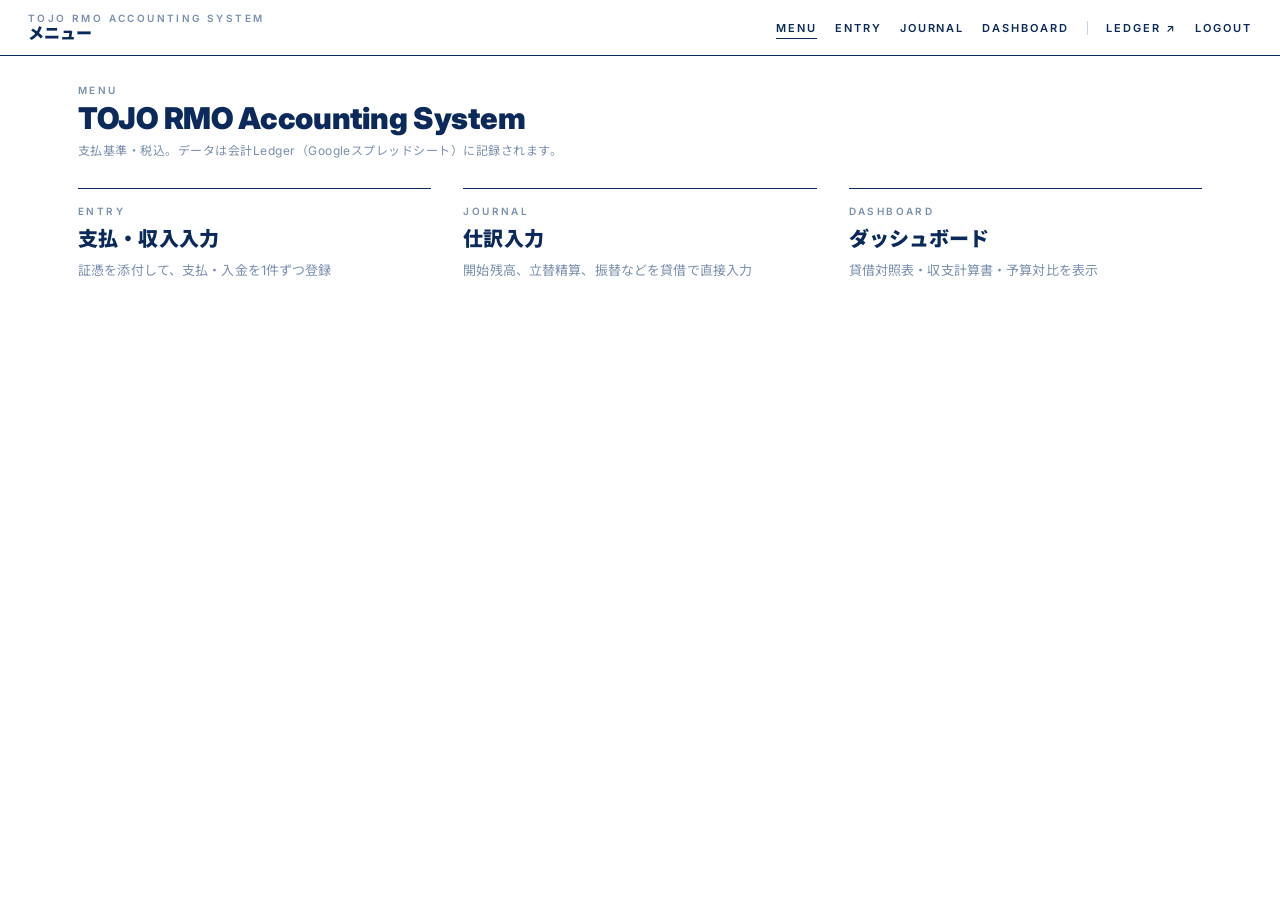
==== Accounting/index.html @ 6b79cf3e "upload accounting" ====
<!DOCTYPE html>
<html lang="ja">
<head>
  <meta charset="utf-8">
  <meta name="viewport" content="width=device-width, initial-scale=1">
  <title>TOJO RMO Accounting System</title>
  <link rel="preconnect" href="https://fonts.googleapis.com">
  <link rel="preconnect" href="https://fonts.gstatic.com" crossorigin>
  <link href="https://fonts.googleapis.com/css2?family=Inter:wght@400;500;600;800&family=Noto+Sans+JP:wght@400;500;700;900&display=swap" rel="stylesheet">
  <link rel="stylesheet" href="style.css">
</head>
<body data-page="home">
<main>
  <div class="eyebrow">Menu</div>
  <h1>TOJO RMO Accounting System</h1>
  <p class="sub">支払基準・税込。データは会計Ledger（Googleスプレッドシート）に記録されます。</p>
  <div class="menu">
    <a href="entry.html"><div class="eyebrow">Entry</div><h3>支払・収入入力</h3><div class="muted">証憑を添付して、支払・入金を1件ずつ登録</div></a>
    <a href="journal.html"><div class="eyebrow">Journal</div><h3>仕訳入力</h3><div class="muted">開始残高、立替精算、振替などを貸借で直接入力</div></a>
    <a href="dashboard.html"><div class="eyebrow">Dashboard</div><h3>ダッシュボード</h3><div class="muted">貸借対照表・収支計算書・予算対比を表示</div></a>
  </div>
</main>
<script src="common.js"></script>
</body>
</html>
---- Accounting/style.css ----
/* TOJO RMO Accounting System — RMO Gantt（WBS Timeline）と同じデザイン言語 */
:root{
  --ink:#0b2a5b; --ink2:#2b4a7a; --mute:#7a8fae; --hair:#dfe7f3; --hair2:#c3d2e8; --paper:#ffffff; --tint:#f2f6fc;
  --lv1:#1e4fa3; --lv2:#5b8bd6; --lv3:#b3cdf0;
  --accent:#e4002b;
  --key:#0e8a7e; --keybg:#e2f3f0;
  --rev:var(--lv1); --exp:var(--lv2);
  --font:"Inter","Noto Sans JP",-apple-system,BlinkMacSystemFont,"Hiragino Sans",sans-serif;
}
*{box-sizing:border-box}
html,body{margin:0}
body{font-family:var(--font);color:var(--ink);background:var(--paper);-webkit-font-smoothing:antialiased;-webkit-text-size-adjust:100%;letter-spacing:.01em;font-size:13px}
button,input,select,textarea{font-family:inherit;color:inherit}
button{cursor:pointer}
a{color:var(--ink)}

/* ===== Header（Gantt .hd と同じ） ===== */
header.hd{position:sticky;top:0;z-index:20;background:var(--paper);display:flex;align-items:center;gap:24px;padding:12px 28px;padding-top:calc(12px + env(safe-area-inset-top));border-bottom:1px solid var(--ink)}
.hd .brand{flex:0 1 auto;min-width:0}
.eyebrow{font-size:10px;font-weight:600;letter-spacing:.24em;text-transform:uppercase;color:var(--mute)}
.hd .ttl{margin:0;font-size:16px;font-weight:900;line-height:1.2;letter-spacing:.01em;white-space:nowrap;overflow:hidden;text-overflow:ellipsis}
.hd nav{display:flex;gap:18px;margin-left:auto;align-items:center}
.txtbtn{background:none;border:0;padding:6px 0;font-size:11px;font-weight:600;letter-spacing:.18em;text-transform:uppercase;color:var(--ink);position:relative;text-decoration:none;white-space:nowrap}
.txtbtn::after{content:"";position:absolute;left:0;right:100%;bottom:2px;height:1px;background:var(--ink);transition:right .25s}
.txtbtn:hover::after,.txtbtn.on::after{right:0}
.txtbtn:disabled{color:var(--mute);cursor:not-allowed}
.txtbtn:disabled::after{display:none}
.hd .sep{width:1px;height:14px;background:var(--hair2)}
@media (max-width:640px){
  header.hd{padding:8px 16px;padding-top:calc(8px + env(safe-area-inset-top));gap:12px}
  .hd .brand{display:none}
  .hd nav{gap:14px;margin-left:0;overflow-x:auto}
}

/* ===== Page ===== */
main{max-width:1180px;margin:0 auto;padding:28px 28px 72px}
@media (max-width:640px){ main{padding:20px 16px 56px} }
h1{margin:6px 0 6px;font-size:30px;font-weight:900;letter-spacing:-.01em;line-height:1.1}
.sub{color:var(--mute);margin:0 0 26px;font-size:12px;letter-spacing:.04em;line-height:1.7}
.muted{color:var(--mute)}
.card{border-top:1px solid var(--ink);padding:16px 0 26px;margin:0}
.card h2{margin:0 0 16px;font-size:10px;font-weight:600;letter-spacing:.24em;text-transform:uppercase;color:var(--mute)}
.card h2 b,.card h2 .jp{display:block;margin-top:4px;font-size:15px;font-weight:900;letter-spacing:.02em;color:var(--ink);text-transform:none}
.grid{display:grid;grid-template-columns:repeat(12,1fr);gap:18px 24px}
.c3{grid-column:span 3}.c4{grid-column:span 4}.c6{grid-column:span 6}.c8{grid-column:span 8}.c12{grid-column:span 12}
@media (max-width:760px){ .c3,.c4,.c6,.c8{grid-column:span 12} }

/* ===== Form（入力欄は枠と背景で明示） ===== */
label{display:block;font-size:11px;font-weight:700;letter-spacing:.06em;color:var(--ink2);margin-bottom:6px}
label .req{display:inline-block;margin-left:6px;padding:0 5px;background:var(--accent);color:var(--paper);font-size:9px;font-weight:700;letter-spacing:.08em;line-height:1.6;vertical-align:1px}
label .req::before{content:"必須"}
input,select,textarea{width:100%;height:42px;border:1px solid var(--hair2);border-bottom:2px solid var(--ink2);border-radius:0;background:var(--tint);font-size:16px;padding:0 10px;outline:none;letter-spacing:.01em;transition:background .15s,border-color .15s,box-shadow .15s}
@media (min-width:641px){ input,select,textarea{font-size:14px} }
input::placeholder,textarea::placeholder{color:#a9bad3}
input:hover,select:hover,textarea:hover{border-color:var(--lv2);border-bottom-color:var(--ink)}
input:focus,select:focus,textarea:focus{background:var(--paper);border-color:var(--ink);border-bottom-color:var(--ink);box-shadow:0 0 0 3px rgba(30,79,163,.18)}
select{appearance:none;-webkit-appearance:none;padding-right:30px;cursor:pointer;background-image:linear-gradient(45deg,transparent 50%,var(--ink) 50%),linear-gradient(135deg,var(--ink) 50%,transparent 50%);background-position:calc(100% - 15px) 52%,calc(100% - 10px) 52%;background-size:5px 5px;background-repeat:no-repeat}
input[type=checkbox]{width:16px;height:16px;padding:0;accent-color:var(--ink);vertical-align:-3px;margin:0 6px 0 0;box-shadow:none}
input[type=date]{cursor:pointer}
input.num{text-align:right;font-feature-settings:"tnum"}
input[readonly]{background:var(--paper);border-style:dashed}
textarea{height:auto;min-height:60px;padding:8px 10px;resize:vertical}
.hint{font-size:11px;color:var(--mute);margin-top:6px;letter-spacing:.02em}
.hint label{display:inline-flex;align-items:center;font-size:12px;letter-spacing:.02em;color:var(--ink2);font-weight:500;cursor:pointer;margin:0}

/* 区分切替 */
.seg{display:inline-flex;border:2px solid var(--ink)}
.seg button{border:0;background:var(--paper);padding:11px 34px;font-size:13px;font-weight:700;letter-spacing:.18em;color:var(--ink)}
.seg button:hover:not(.on){background:var(--tint)}
.seg button+button{border-left:2px solid var(--ink)}
.seg button.on{background:var(--ink);color:var(--paper)}

/* ボタン（Gantt .pbtn を基本に、操作できることが分かる形に） */
.btn{display:inline-flex;align-items:center;justify-content:center;gap:8px;height:48px;min-width:200px;padding:0 28px;border:2px solid var(--ink);background:var(--ink);color:var(--paper);font-size:13px;font-weight:700;letter-spacing:.2em;transition:background .15s,color .15s,box-shadow .15s,transform .05s;box-shadow:0 3px 0 rgba(11,42,91,.25)}
.btn:hover{background:var(--lv1);border-color:var(--lv1)}
.btn:active{transform:translateY(2px);box-shadow:0 1px 0 rgba(11,42,91,.25)}
.btn:focus-visible{outline:3px solid rgba(30,79,163,.35);outline-offset:2px}
.btn:disabled{background:var(--hair2);border-color:var(--hair2);color:var(--paper);box-shadow:none;cursor:not-allowed;transform:none}
.btn.ghost{background:var(--paper);color:var(--ink)}
.btn.ghost:hover{background:var(--tint);color:var(--ink);border-color:var(--ink)}
.btn.small{height:36px;min-width:0;padding:0 16px;font-size:12px;letter-spacing:.08em;border-width:1px;box-shadow:0 2px 0 rgba(11,42,91,.18)}
.btn.is-busy{opacity:.6;cursor:progress}
.actions{display:flex;gap:12px;justify-content:flex-end;align-items:center;margin-top:20px;flex-wrap:wrap}
.disabled-note{font-size:11px;color:var(--mute);margin-right:auto}

/* 添付 */
.drop{border:2px dashed var(--lv2);padding:26px;text-align:center;color:var(--ink2);cursor:pointer;background:var(--tint);font-size:13px;letter-spacing:.04em;transition:border-color .2s,background .2s}
.drop::before{content:"＋";display:block;font-size:22px;font-weight:800;color:var(--lv1);margin-bottom:4px}
.drop:hover,.drop.over{border-color:var(--ink);background:#e6eefa;color:var(--ink)}
.files{list-style:none;padding:0;margin:10px 0 0;border-top:1px solid var(--hair)}
.files li{display:flex;justify-content:space-between;gap:8px;padding:8px 2px;border-bottom:1px solid var(--hair);font-size:12px}
.files li button{border:1px solid var(--accent);background:var(--paper);color:var(--accent);font-size:11px;font-weight:700;padding:3px 10px}
.files li button:hover{background:var(--accent);color:var(--paper)}
.preview{display:flex;flex-wrap:wrap;gap:8px;margin-top:10px}
.preview img{height:90px;border:1px solid var(--hair2)}

/* 仕訳イメージ（Gantt .issbox） */
.summary{padding:12px 14px;border-left:3px solid var(--ink);background:var(--tint);font-size:13px;line-height:1.7}
.summary b{font-weight:800;font-feature-settings:"tnum"}

/* ===== Table ===== */
table{width:100%;border-collapse:collapse}
th,td{padding:9px 6px;border-bottom:1px solid var(--hair);text-align:left;vertical-align:middle}
thead th{font-size:9px;font-weight:600;letter-spacing:.2em;color:var(--mute);border-bottom:1px solid var(--ink)}
td.num,th.num{text-align:right;font-feature-settings:"tnum"}
tr.total td{font-weight:800;border-top:1px solid var(--ink)}
tfoot tr.total td{border-bottom:0}
.pill{display:inline-block;font-size:10px;font-weight:600;letter-spacing:.14em;padding:2px 7px;border:1px solid var(--ink)}
.ok{color:var(--key);font-weight:700}.ng{color:var(--accent);font-weight:700}

/* ===== Toast / Loading / Login ===== */
.toast{position:fixed;right:20px;bottom:20px;max-width:420px;padding:14px 16px;background:var(--ink);color:var(--paper);font-size:12px;line-height:1.7;letter-spacing:.02em;white-space:pre-line;display:none;z-index:70;box-shadow:0 8px 24px rgba(11,42,91,.2);border-left:3px solid var(--key)}
.toast.err{border-left-color:var(--accent)}
.toast a{color:var(--paper)}
.loading{position:fixed;left:0;right:0;top:0;height:2px;z-index:80;display:none;overflow:hidden}
.loading.on{display:block}
.loading i{position:absolute;top:0;bottom:0;width:30%;background:var(--ink);animation:ld 1s ease-in-out infinite}
@keyframes ld{from{left:-30%}to{left:100%}}
.spinner{display:none}
.ov{position:fixed;inset:0;display:none;z-index:90;background:rgba(242,246,252,.88);backdrop-filter:blur(6px);-webkit-backdrop-filter:blur(6px);align-items:center;justify-content:center;padding:20px}
.ov.open{display:flex}
.login{width:100%;max-width:380px;border-top:3px solid var(--ink);padding-top:22px}
.login h2{margin:8px 0 22px;font-size:30px;font-weight:900;letter-spacing:-.01em;line-height:1.1}
.login input{height:46px;border-bottom:1px solid var(--ink);font-size:16px}
.login .msg{min-height:20px;font-size:12px;color:var(--accent);margin:10px 0}
.pbtn{width:100%;height:50px;border:0;background:var(--ink);color:var(--paper);font-size:12px;font-weight:600;letter-spacing:.24em;text-transform:uppercase;transition:opacity .2s}
.pbtn:hover{opacity:.82}

/* ===== Dashboard ===== */
.toolbar{display:flex;gap:12px 24px;align-items:flex-end;justify-content:space-between;flex-wrap:wrap;margin-bottom:22px}
.toolbar .ctl{display:flex;align-items:flex-end;gap:16px}
.toolbar .ctl .fld{width:130px}
.stats{display:flex;flex-wrap:wrap;border-top:1px solid var(--ink);border-bottom:1px solid var(--hair2);margin:18px 0 26px}
.stat{flex:1 1 140px;padding:14px 16px;border-right:1px solid var(--hair)}
.stat:last-child{border-right:0}
.stat .l{font-size:9px;font-weight:600;letter-spacing:.18em;color:var(--mute)}
.stat .n{margin-top:6px;font-size:22px;font-weight:800;line-height:1;font-feature-settings:"tnum"}
.stat .s{margin-top:6px;font-size:10px;color:var(--mute);letter-spacing:.04em}
.stat.alert .n{color:var(--accent)}
.two{display:grid;grid-template-columns:1fr 1fr;gap:0 40px}
@media (max-width:860px){ .two{grid-template-columns:1fr} }
.chart{position:relative;height:280px}
.legend{display:flex;gap:14px;align-items:center;font-size:10px;letter-spacing:.16em;color:var(--mute);font-weight:600;margin:-6px 0 10px}
.legend i{display:inline-block;width:18px;height:6px;margin-right:6px;vertical-align:middle}
.bs-head td{font-size:9px;font-weight:600;letter-spacing:.2em;color:var(--mute);background:var(--tint);padding-top:7px;padding-bottom:7px}
.bar{height:6px;background:var(--hair);min-width:80px;margin-bottom:3px}
.bar>span{display:block;height:100%;background:var(--lv1)}
.bar.over>span{background:var(--accent)}
.warn{display:none;margin:0 0 20px;padding:12px 14px;border-left:3px solid var(--accent);background:#fdf0f2;color:var(--accent);font-size:12px;line-height:1.7}
.menu{display:grid;grid-template-columns:repeat(auto-fit,minmax(240px,1fr));gap:0 32px}
.menu a{display:block;text-decoration:none;color:inherit;border-top:1px solid var(--ink);padding:16px 0 22px}
.menu a:hover h3{text-decoration:underline}
.menu h3{margin:6px 0 8px;font-size:20px;font-weight:900}
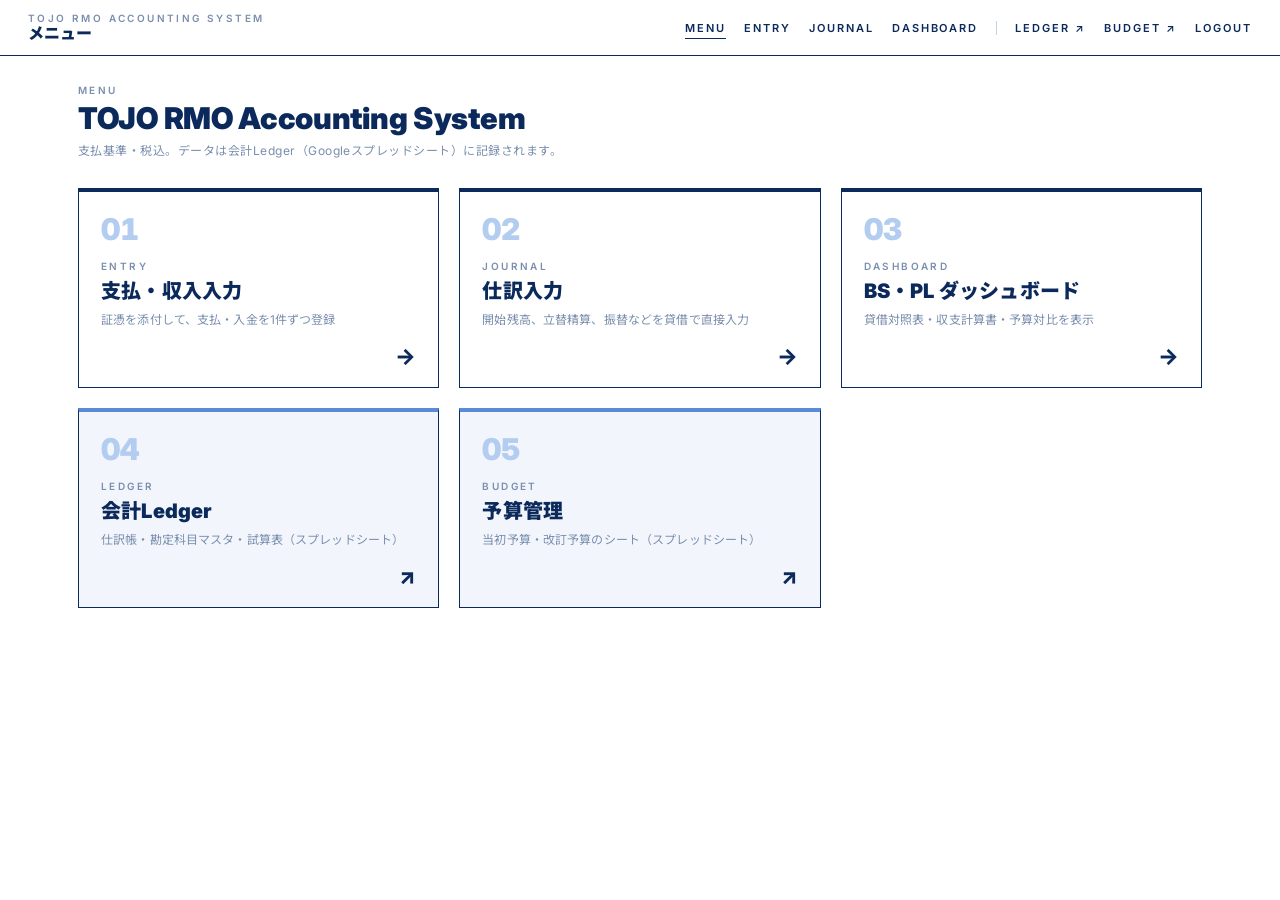
==== commit 2590e667: "upload portal" ====
--- a/Accounting/index.html
+++ b/Accounting/index.html
@@ -14,12 +14,17 @@
   <div class="eyebrow">Menu</div>
   <h1>TOJO RMO Accounting System</h1>
   <p class="sub">支払基準・税込。データは会計Ledger（Googleスプレッドシート）に記録されます。</p>
-  <div class="menu">
-    <a href="entry.html"><div class="eyebrow">Entry</div><h3>支払・収入入力</h3><div class="muted">証憑を添付して、支払・入金を1件ずつ登録</div></a>
-    <a href="journal.html"><div class="eyebrow">Journal</div><h3>仕訳入力</h3><div class="muted">開始残高、立替精算、振替などを貸借で直接入力</div></a>
-    <a href="dashboard.html"><div class="eyebrow">Dashboard</div><h3>ダッシュボード</h3><div class="muted">貸借対照表・収支計算書・予算対比を表示</div></a>
+  <div class="tiles">
+    <a class="tile" href="entry.html"><span class="no">01</span><span class="eyebrow">Entry</span><span class="t">支払・収入入力</span><span class="d">証憑を添付して、支払・入金を1件ずつ登録</span><span class="go">→</span></a>
+    <a class="tile" href="journal.html"><span class="no">02</span><span class="eyebrow">Journal</span><span class="t">仕訳入力</span><span class="d">開始残高、立替精算、振替などを貸借で直接入力</span><span class="go">→</span></a>
+    <a class="tile" href="dashboard.html"><span class="no">03</span><span class="eyebrow">Dashboard</span><span class="t">BS・PL ダッシュボード</span><span class="d">貸借対照表・収支計算書・予算対比を表示</span><span class="go">→</span></a>
+    <a class="tile ext" href="#" data-ext="LEDGER" target="_blank" rel="noopener"><span class="no">04</span><span class="eyebrow">Ledger</span><span class="t">会計Ledger</span><span class="d">仕訳帳・勘定科目マスタ・試算表（スプレッドシート）</span><span class="go">↗</span></a>
+    <a class="tile ext" href="#" data-ext="BUDGET" target="_blank" rel="noopener"><span class="no">05</span><span class="eyebrow">Budget</span><span class="t">予算管理</span><span class="d">当初予算・改訂予算のシート（スプレッドシート）</span><span class="go">↗</span></a>
   </div>
 </main>
 <script src="common.js"></script>
+<script>
+  document.querySelectorAll('a[data-ext]').forEach(a => a.href = a.dataset.ext === 'LEDGER' ? LEDGER_URL : BUDGET_URL);
+</script>
 </body>
 </html>
--- a/Accounting/style.css
+++ b/Accounting/style.css
@@ -147,7 +147,56 @@
 .bar>span{display:block;height:100%;background:var(--lv1)}
 .bar.over>span{background:var(--accent)}
 .warn{display:none;margin:0 0 20px;padding:12px 14px;border-left:3px solid var(--accent);background:#fdf0f2;color:var(--accent);font-size:12px;line-height:1.7}
-.menu{display:grid;grid-template-columns:repeat(auto-fit,minmax(240px,1fr));gap:0 32px}
-.menu a{display:block;text-decoration:none;color:inherit;border-top:1px solid var(--ink);padding:16px 0 22px}
-.menu a:hover h3{text-decoration:underline}
-.menu h3{margin:6px 0 8px;font-size:20px;font-weight:900}
+.bs-grid{display:grid;grid-template-columns:1fr 1fr;gap:0 40px}
+@media (max-width:760px){ .bs-grid{grid-template-columns:1fr} }
+.bs-side{font-size:12px;font-weight:800;letter-spacing:.06em;color:var(--paper);background:var(--ink);padding:7px 8px}
+tr.sub td{font-weight:700;border-top:1px solid var(--hair2)}
+tr.pad td{border-bottom-color:transparent}
+tr.total td{border-bottom:2px solid var(--ink)}
+.bs-grid td{height:38px;padding-top:0;padding-bottom:0}
+tr.sub td{color:var(--ink)}
+
+/* ===== 予算対比（Gantt の LV 表示に準拠） ===== */
+.btb{display:flex;flex-wrap:wrap;gap:12px 28px;align-items:center;margin-bottom:12px}
+.btb .grp{display:flex;align-items:center;gap:8px;flex-wrap:wrap}
+.fl{font-size:9px;font-weight:600;letter-spacing:.2em;color:var(--mute);margin-right:4px}
+.chips{display:flex;gap:8px;flex-wrap:wrap}
+.chip{height:32px;padding:0 12px;border:1px solid var(--hair2);background:var(--paper);color:var(--ink2);font-size:12px;font-weight:600;letter-spacing:.04em;display:inline-flex;align-items:center;gap:6px}
+.chip::before{content:"";width:12px;height:12px;border:1px solid var(--ink2);background:var(--paper)}
+.chip.on{border-color:var(--ink);background:var(--ink);color:var(--paper)}
+.chip.on::before{background:var(--paper);box-shadow:inset 0 0 0 3px var(--ink);border-color:var(--paper)}
+.chip:hover:not(.on){border-color:var(--ink);background:var(--tint)}
+.bnote{font-size:11px;color:var(--mute);margin-bottom:8px;letter-spacing:.02em}
+.bwrap{overflow-x:auto}
+.btbl{min-width:760px}
+.btbl th,.btbl td{white-space:nowrap}
+.btbl td:first-child{white-space:normal;min-width:220px}
+.btbl th.act,.btbl td.act{background:#f7f9fd;font-weight:700}
+.btbl .rate{width:150px}
+.btbl tr[data-k]{cursor:pointer}
+.btbl tr.l1 td{font-weight:900;font-size:13.5px;border-top:1px solid var(--ink);background-color:var(--tint);background-image:repeating-linear-gradient(-45deg,rgba(11,42,91,.06) 0 1.5px,transparent 1.5px 6px)}
+.btbl tr.l1 td.act{background-image:none}
+.btbl tr.l2 td{font-weight:700;color:var(--ink2)}
+.btbl tr.l2 td:first-child{padding-left:22px}
+.btbl tr.l3 td{font-size:12.5px;color:var(--ink2)}
+.btbl tr.l3 td:first-child{padding-left:56px}
+.btbl tr.un td:first-child{color:var(--accent)}
+.btbl tr[data-k]:hover td{background-color:#e9f0fb}
+.btbl .tg{display:inline-block;width:18px;font-size:10px;color:var(--ink)}
+.btbl .tg.none{visibility:hidden}
+
+/* ===== メニュー（タイル） ===== */
+.tiles{display:grid;grid-template-columns:repeat(3,1fr);gap:20px;margin-top:8px}
+@media (max-width:900px){ .tiles{grid-template-columns:repeat(2,1fr)} }
+@media (max-width:560px){ .tiles{grid-template-columns:1fr} }
+.tile{position:relative;display:flex;flex-direction:column;gap:6px;min-height:200px;padding:22px 22px 56px;border:1px solid var(--ink);border-top-width:4px;background:var(--paper);color:var(--ink);text-decoration:none;transition:background .2s,color .2s,transform .15s,box-shadow .2s}
+.tile .no{font-size:30px;font-weight:900;line-height:1;color:var(--lv3);font-feature-settings:"tnum";margin-bottom:10px;transition:color .2s}
+.tile .t{font-size:20px;font-weight:900;letter-spacing:.01em;line-height:1.3}
+.tile .d{font-size:12px;color:var(--mute);line-height:1.7;transition:color .2s}
+.tile .go{position:absolute;right:22px;bottom:18px;font-size:22px;font-weight:800;transition:transform .2s}
+.tile:hover{background:var(--ink);color:var(--paper);transform:translateY(-2px);box-shadow:0 10px 24px rgba(11,42,91,.18)}
+.tile:hover .eyebrow,.tile:hover .d{color:#c3d2e8}
+.tile:hover .no{color:var(--lv2)}
+.tile:hover .go{transform:translateX(4px)}
+.tile.ext{border-top-color:var(--lv2);background:var(--tint)}
+.tile.ext:hover{background:var(--ink2)}
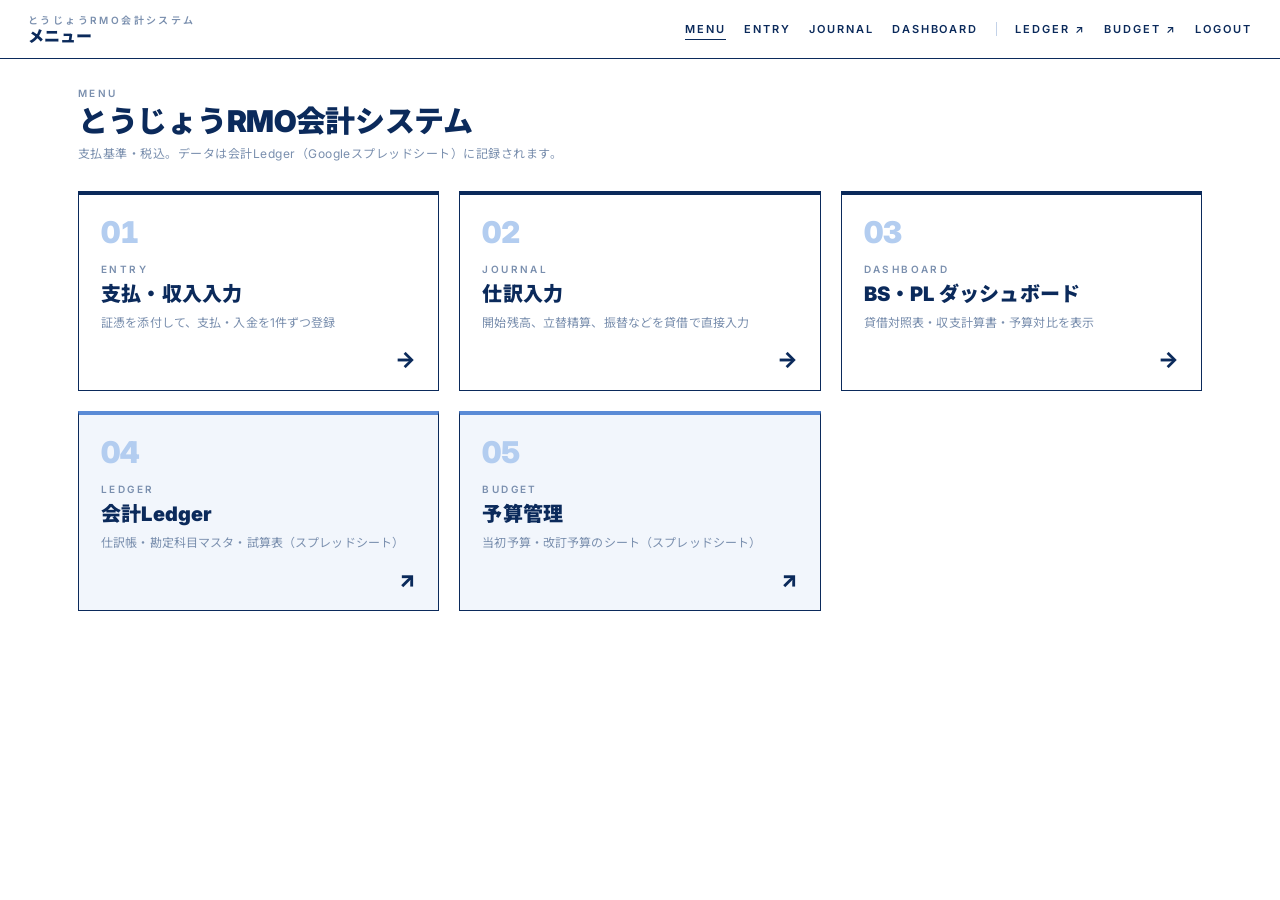
==== commit 7cd8d4c5: "update" ====
--- a/Accounting/index.html
+++ b/Accounting/index.html
@@ -3,7 +3,7 @@
 <head>
   <meta charset="utf-8">
   <meta name="viewport" content="width=device-width, initial-scale=1">
-  <title>TOJO RMO Accounting System</title>
+  <title>とうじょうRMO会計システム</title>
   <link rel="preconnect" href="https://fonts.googleapis.com">
   <link rel="preconnect" href="https://fonts.gstatic.com" crossorigin>
   <link href="https://fonts.googleapis.com/css2?family=Inter:wght@400;500;600;800&family=Noto+Sans+JP:wght@400;500;700;900&display=swap" rel="stylesheet">
@@ -12,7 +12,7 @@
 <body data-page="home">
 <main>
   <div class="eyebrow">Menu</div>
-  <h1>TOJO RMO Accounting System</h1>
+  <h1>とうじょうRMO会計システム</h1>
   <p class="sub">支払基準・税込。データは会計Ledger（Googleスプレッドシート）に記録されます。</p>
   <div class="tiles">
     <a class="tile" href="entry.html"><span class="no">01</span><span class="eyebrow">Entry</span><span class="t">支払・収入入力</span><span class="d">証憑を添付して、支払・入金を1件ずつ登録</span><span class="go">→</span></a>
--- a/Accounting/style.css
+++ b/Accounting/style.css
@@ -1,4 +1,4 @@
-/* TOJO RMO Accounting System — RMO Gantt（WBS Timeline）と同じデザイン言語 */
+/* とうじょうRMO会計システム — RMO Gantt（WBS Timeline）と同じデザイン言語 */
 :root{
   --ink:#0b2a5b; --ink2:#2b4a7a; --mute:#7a8fae; --hair:#dfe7f3; --hair2:#c3d2e8; --paper:#ffffff; --tint:#f2f6fc;
   --lv1:#1e4fa3; --lv2:#5b8bd6; --lv3:#b3cdf0;
@@ -200,3 +200,5 @@
 .tile:hover .go{transform:translateX(4px)}
 .tile.ext{border-top-color:var(--lv2);background:var(--tint)}
 .tile.ext:hover{background:var(--ink2)}
+label .auto{display:inline-block;margin-left:6px;padding:0 5px;background:var(--key);color:var(--paper);font-size:9px;font-weight:700;letter-spacing:.08em;line-height:1.6;vertical-align:1px}
+select:disabled{background:var(--paper);border-style:dashed;color:var(--ink);opacity:1;cursor:not-allowed}
